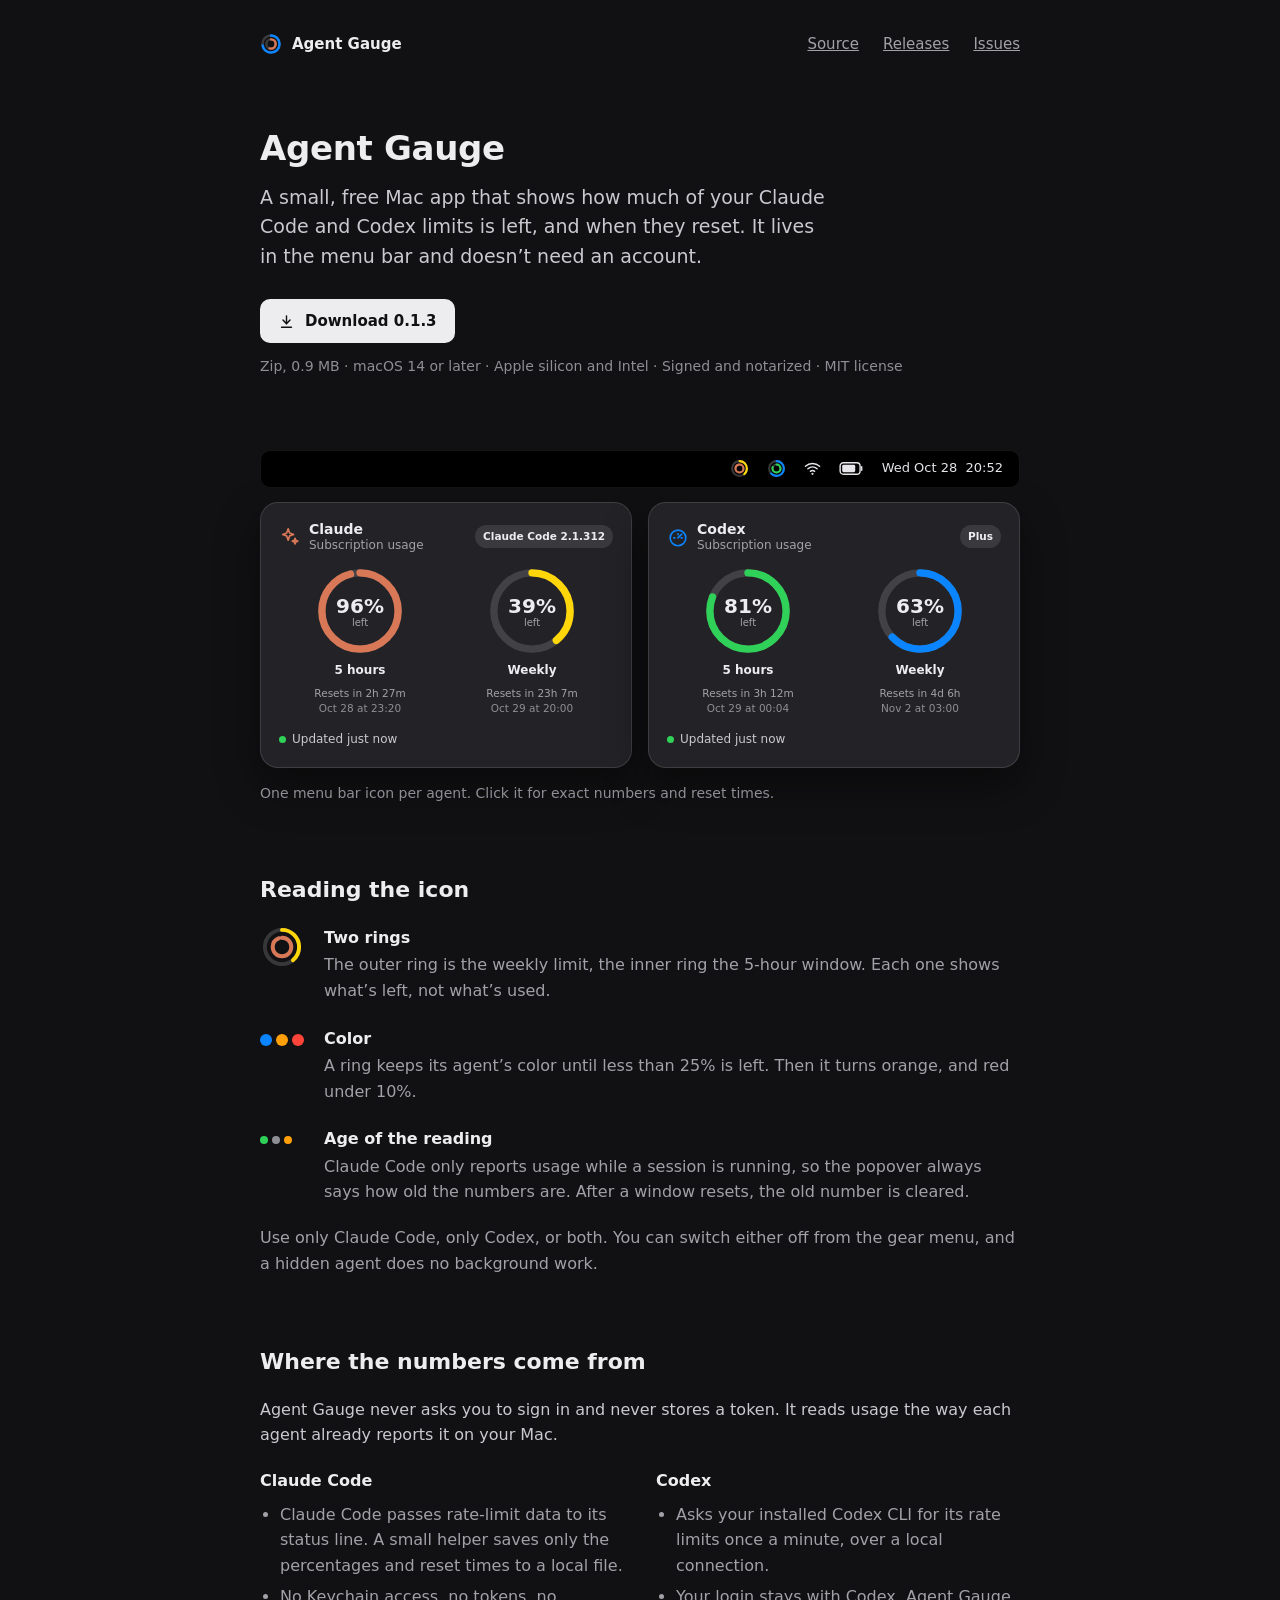
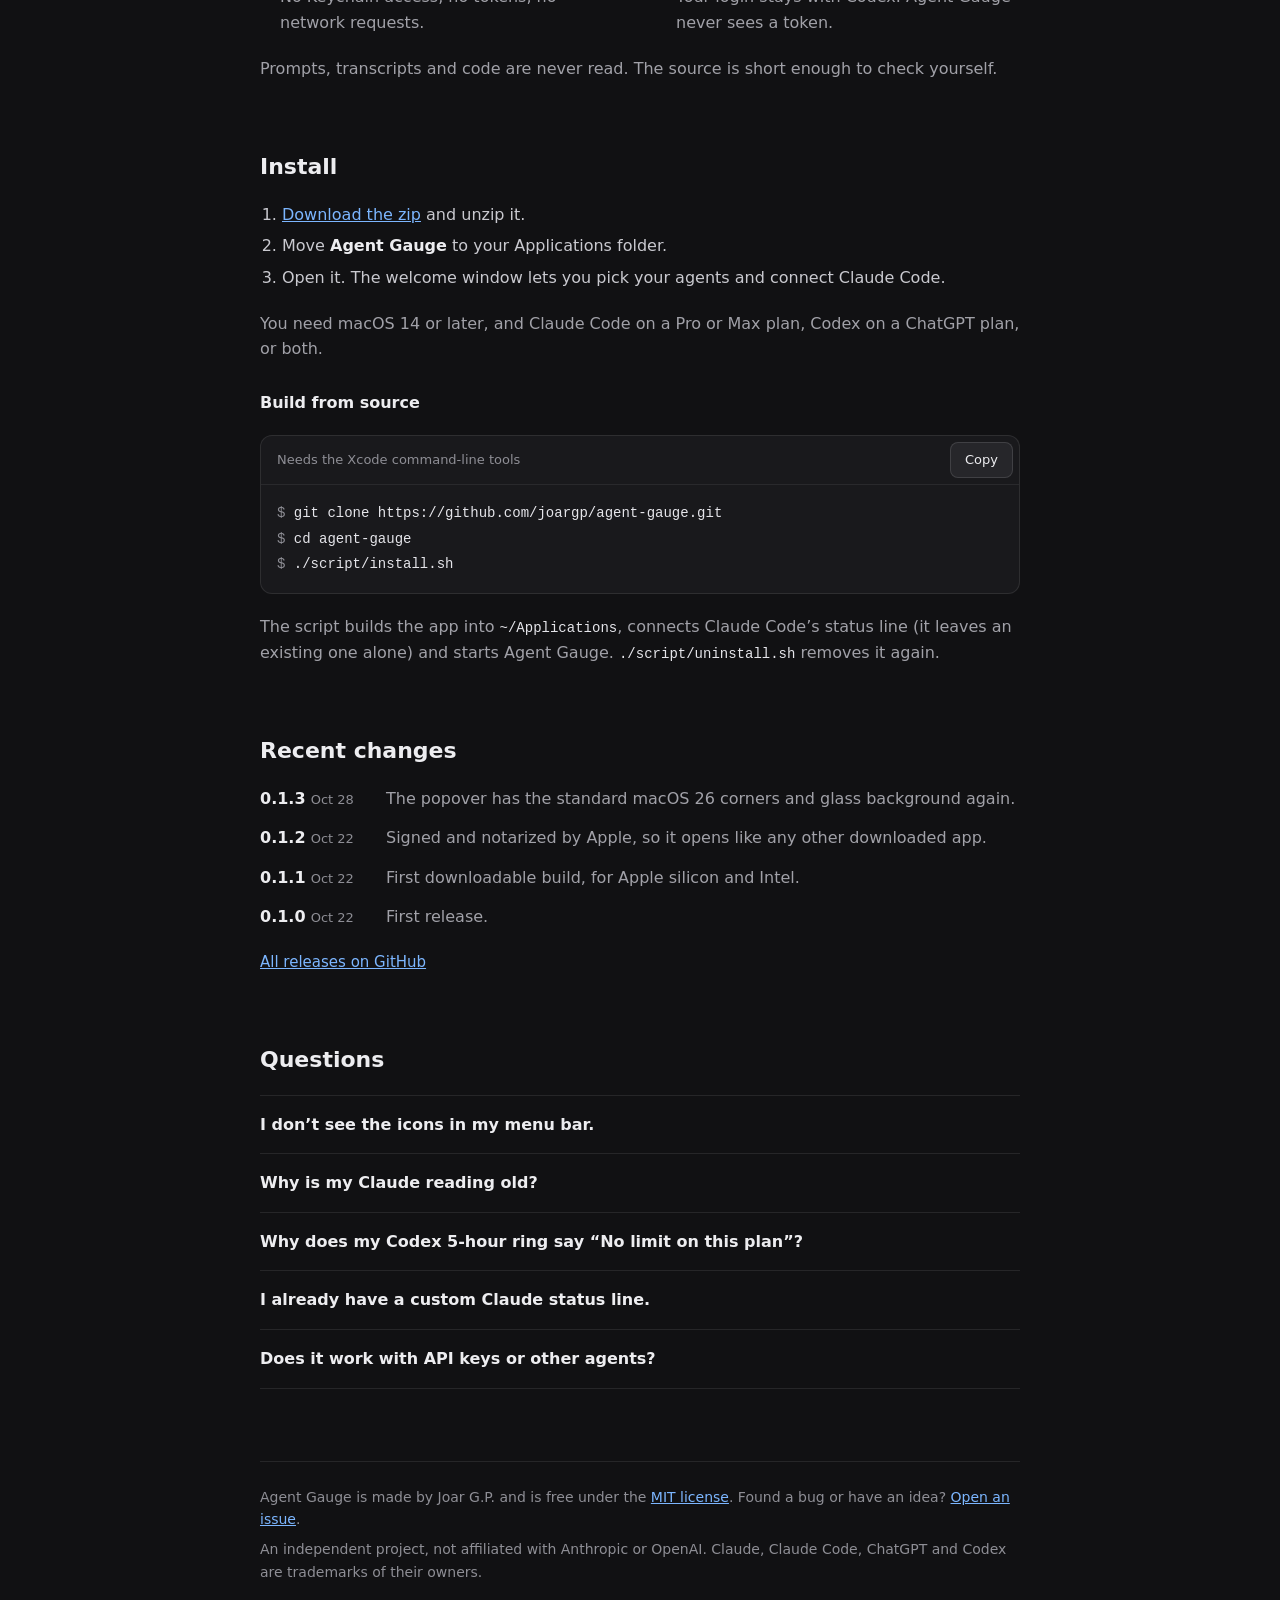
==== site/index.html @ df2d418d "Add website on GitHub Pages and refresh README screenshot" ====
<!doctype html>
<html lang="en">
<head>
<meta charset="utf-8">
<meta name="viewport" content="width=device-width, initial-scale=1">
<meta name="color-scheme" content="dark">
<title>Agent Gauge</title>
<meta name="description" content="A small, free Mac app that shows how much of your Claude Code and Codex limits is left, and when they reset.">
<meta property="og:title" content="Agent Gauge">
<meta property="og:description" content="A small, free Mac app that shows how much of your Claude Code and Codex limits is left, and when they reset.">
<meta property="og:type" content="website">
<meta property="og:url" content="https://joargp.github.io/agent-gauge/">
<meta property="og:image" content="https://raw.githubusercontent.com/joargp/agent-gauge/main/docs/popovers.png">
<meta name="twitter:card" content="summary_large_image">
<link rel="icon" href="data:image/svg+xml,%3Csvg xmlns='http://www.w3.org/2000/svg' viewBox='0 0 18 18'%3E%3Ccircle cx='9' cy='9' r='7' fill='none' stroke='%230A84FF' stroke-width='2.4'/%3E%3Ccircle cx='9' cy='9' r='3.6' fill='none' stroke='%23D97857' stroke-width='2.4'/%3E%3C/svg%3E">
<style>
body{margin:0;background:#111113}
a{color:#7CB6FF}a:hover{color:#A9CEFF}
summary{cursor:pointer;list-style:none}
summary::-webkit-details-marker{display:none}
</style>
</head>
<body>
<div style="min-height: 100vh; background: #111113; color: #EDEDF0; font-family: -apple-system, BlinkMacSystemFont, 'SF Pro Text', 'Helvetica Neue', system-ui, sans-serif; font-size: 16px; line-height: 1.6">

<div style="max-width: 760px; margin: 0 auto; padding: 32px 24px 64px; display: flex; flex-direction: column; gap: 72px">

<header style="display: flex; flex-wrap: wrap; align-items: center; gap: 8px 24px; font-size: 15px">
<a href="#top" style="display: flex; align-items: center; gap: 10px; margin-right: auto; color: #EDEDF0; text-decoration: none; font-weight: 600">
<svg aria-hidden="true" width="22" height="22" viewBox="0 0 18 18">
<circle cx="9" cy="9" r="7" fill="none" stroke="rgba(255,255,255,0.18)" stroke-width="2"></circle>
<circle cx="9" cy="9" r="7" fill="none" stroke="#0A84FF" stroke-width="2" stroke-linecap="round" pathLength="100" stroke-dasharray="72 100" transform="rotate(-90 9 9)"></circle>
<circle cx="9" cy="9" r="3.8" fill="none" stroke="rgba(255,255,255,0.18)" stroke-width="2"></circle>
<circle cx="9" cy="9" r="3.8" fill="none" stroke="#D97857" stroke-width="2" stroke-linecap="round" pathLength="100" stroke-dasharray="55 100" transform="rotate(-90 9 9)"></circle>
</svg>
Agent Gauge
</a>
<a href="https://github.com/joargp/agent-gauge" style="color: #A1A1A8">Source</a>
<a href="https://github.com/joargp/agent-gauge/releases" style="color: #A1A1A8">Releases</a>
<a href="https://github.com/joargp/agent-gauge/issues" style="color: #A1A1A8">Issues</a>
</header>

<main id="top" style="display: flex; flex-direction: column; gap: 72px">

<section style="display: flex; flex-direction: column; gap: 28px">
<div style="display: flex; flex-direction: column; gap: 14px">
<h1 style="margin: 0; font-size: 34px; line-height: 1.2; font-weight: 700; letter-spacing: -0.01em; text-wrap: balance">Agent Gauge</h1>
<p style="margin: 0; max-width: 36rem; font-size: 19px; line-height: 1.55; color: #C9C9CF">A small, free Mac app that shows how much of your Claude Code and Codex limits is left, and when they reset. It lives in the menu bar and doesn’t need an account.</p>
</div>
<div style="display: flex; flex-wrap: wrap; align-items: center; gap: 12px 20px">
<a href="https://github.com/joargp/agent-gauge/releases/latest" style="display: inline-flex; align-items: center; gap: 10px; height: 44px; padding: 0 18px; border-radius: 10px; background: #EDEDF0; color: #111113; text-decoration: none; font-weight: 600; font-size: 15px">
<svg aria-hidden="true" width="17" height="17" viewBox="0 0 24 24" fill="none" stroke="currentColor" stroke-width="2" stroke-linecap="round" stroke-linejoin="round"><path d="M12 4v11"></path><path d="M7 10l5 5 5-5"></path><path d="M5 20h14"></path></svg>
Download 0.1.3
</a>
<span style="font-size: 14px; color: #8E8E95">Zip, 0.9 MB · macOS 14 or later · Apple silicon and Intel · Signed and notarized · MIT license</span>
</div>
</section>

<figure style="margin: 0; display: flex; flex-direction: column; gap: 14px">
<div role="img" aria-label="macOS menu bar with the Claude and Codex gauges" style="display: flex; align-items: center; justify-content: flex-end; gap: 18px; height: 36px; padding: 0 16px; border-radius: 10px; background: #000000; border: 1px solid rgba(255,255,255,0.08)">
<svg aria-hidden="true" width="19" height="19" viewBox="0 0 18 18">
<circle cx="9" cy="9" r="7" fill="none" stroke="rgba(255,255,255,0.22)" stroke-width="2"></circle>
<circle cx="9" cy="9" r="7" fill="none" stroke="#FFD60A" stroke-width="2" stroke-linecap="round" pathLength="100" stroke-dasharray="39 100" transform="rotate(-90 9 9)"></circle>
<circle cx="9" cy="9" r="3.8" fill="none" stroke="rgba(255,255,255,0.22)" stroke-width="2"></circle>
<circle cx="9" cy="9" r="3.8" fill="none" stroke="#D97857" stroke-width="2" stroke-linecap="round" pathLength="100" stroke-dasharray="96 100" transform="rotate(-90 9 9)"></circle>
</svg>
<svg aria-hidden="true" width="19" height="19" viewBox="0 0 18 18">
<circle cx="9" cy="9" r="7" fill="none" stroke="rgba(255,255,255,0.22)" stroke-width="2"></circle>
<circle cx="9" cy="9" r="7" fill="none" stroke="#0A84FF" stroke-width="2" stroke-linecap="round" pathLength="100" stroke-dasharray="63 100" transform="rotate(-90 9 9)"></circle>
<circle cx="9" cy="9" r="3.8" fill="none" stroke="rgba(255,255,255,0.22)" stroke-width="2"></circle>
<circle cx="9" cy="9" r="3.8" fill="none" stroke="#30D158" stroke-width="2" stroke-linecap="round" pathLength="100" stroke-dasharray="81 100" transform="rotate(-90 9 9)"></circle>
</svg>
<svg aria-hidden="true" width="17" height="17" viewBox="0 0 24 24" fill="none" stroke="#E5E5EA" stroke-width="2" stroke-linecap="round"><path d="M2 8.8a15 15 0 0 1 20 0"></path><path d="M5.5 12.4a10 10 0 0 1 13 0"></path><path d="M9 16a5 5 0 0 1 6 0"></path><circle cx="12" cy="19.5" r="0.6" fill="#E5E5EA"></circle></svg>
<svg aria-hidden="true" width="25" height="13" viewBox="0 0 26 14" fill="none"><rect x="0.75" y="0.75" width="21.5" height="12.5" rx="3.5" stroke="#E5E5EA" stroke-width="1.5"></rect><rect x="3" y="3" width="14" height="8" rx="1.5" fill="#E5E5EA"></rect><path d="M24 5v4" stroke="#E5E5EA" stroke-width="1.5" stroke-linecap="round"></path></svg>
<span style="font-size: 13px; font-weight: 500; color: #E5E5EA; white-space: pre">Wed Oct 28  20:52</span>
</div>

<div style="display: grid; grid-template-columns: repeat(auto-fit, minmax(280px, 1fr)); gap: 16px">

<div role="img" aria-label="Claude popover: 96% of the 5-hour limit and 39% of the weekly limit left" style="box-sizing: border-box; padding: 18px; border-radius: 18px; background: #232327; border: 1px solid rgba(255,255,255,0.12); box-shadow: 0 18px 44px rgba(0,0,0,0.45); display: flex; flex-direction: column; gap: 14px; font-size: 12px">
<div style="display: flex; align-items: center; gap: 8px">
<svg aria-hidden="true" width="22" height="22" viewBox="0 0 24 24" fill="none" stroke="#D97857" stroke-width="1.8" stroke-linejoin="round"><path d="M10 3l1.6 4.6L16 9.2l-4.4 1.6L10 15.4l-1.6-4.6L4 9.2l4.4-1.6z"></path><path d="M17.5 13.5l.8 2.2 2.2.8-2.2.8-.8 2.2-.8-2.2-2.2-.8 2.2-.8z"></path></svg>
<div style="flex-grow: 1; min-width: 0; line-height: 1.25; white-space: nowrap"><div style="font-size: 14px; font-weight: 600">Claude</div><div style="color: #A1A1A8; overflow: hidden; text-overflow: ellipsis">Subscription usage</div></div>
<span style="flex-shrink: 0; padding: 3px 8px; border-radius: 999px; background: #3A3A3E; font-size: 10.5px; font-weight: 700; white-space: nowrap">Claude Code 2.1.312</span>
</div>
<div style="display: grid; grid-template-columns: repeat(2, minmax(0, 1fr)); gap: 10px; text-align: center">
<div style="display: flex; flex-direction: column; align-items: center; gap: 6px">
<div style="position: relative; width: 88px; height: 88px">
<svg aria-hidden="true" width="88" height="88" viewBox="0 0 120 120"><circle cx="60" cy="60" r="52" fill="none" stroke="rgba(255,255,255,0.14)" stroke-width="10"></circle><circle cx="60" cy="60" r="52" fill="none" stroke="#D97857" stroke-width="10" stroke-linecap="round" pathLength="100" stroke-dasharray="96 100" transform="rotate(-90 60 60)"></circle></svg>
<div style="position: absolute; inset: 0; display: flex; flex-direction: column; align-items: center; justify-content: center; line-height: 1.1"><span style="font-size: 20px; font-weight: 600">96%</span><span style="font-size: 10px; color: #A1A1A8">left</span></div>
</div>
<div style="font-weight: 600">5 hours</div>
<div style="font-size: 10.5px; color: #A1A1A8; line-height: 1.4">Resets in 2h 27m<br><span style="color: #8E8E95">Oct 28 at 23:20</span></div>
</div>
<div style="display: flex; flex-direction: column; align-items: center; gap: 6px">
<div style="position: relative; width: 88px; height: 88px">
<svg aria-hidden="true" width="88" height="88" viewBox="0 0 120 120"><circle cx="60" cy="60" r="52" fill="none" stroke="rgba(255,255,255,0.14)" stroke-width="10"></circle><circle cx="60" cy="60" r="52" fill="none" stroke="#FFD60A" stroke-width="10" stroke-linecap="round" pathLength="100" stroke-dasharray="39 100" transform="rotate(-90 60 60)"></circle></svg>
<div style="position: absolute; inset: 0; display: flex; flex-direction: column; align-items: center; justify-content: center; line-height: 1.1"><span style="font-size: 20px; font-weight: 600">39%</span><span style="font-size: 10px; color: #A1A1A8">left</span></div>
</div>
<div style="font-weight: 600">Weekly</div>
<div style="font-size: 10.5px; color: #A1A1A8; line-height: 1.4">Resets in 23h 7m<br><span style="color: #8E8E95">Oct 29 at 20:00</span></div>
</div>
</div>
<div style="display: flex; align-items: center; gap: 6px; color: #C9C9CF"><span aria-hidden="true" style="width: 7px; height: 7px; border-radius: 4px; background: #30D158"></span>Updated just now</div>
</div>

<div role="img" aria-label="Codex popover: 81% of the 5-hour limit and 63% of the weekly limit left" style="box-sizing: border-box; padding: 18px; border-radius: 18px; background: #232327; border: 1px solid rgba(255,255,255,0.12); box-shadow: 0 18px 44px rgba(0,0,0,0.45); display: flex; flex-direction: column; gap: 14px; font-size: 12px">
<div style="display: flex; align-items: center; gap: 8px">
<svg aria-hidden="true" width="22" height="22" viewBox="0 0 24 24" fill="none" stroke="#0A84FF" stroke-width="1.8" stroke-linecap="round"><circle cx="12" cy="13" r="8.5"></circle><path d="M12 13l4-4"></path><path d="M7.5 13h1M15.5 13h1M12 8.5v1"></path></svg>
<div style="flex-grow: 1; min-width: 0; line-height: 1.25; white-space: nowrap"><div style="font-size: 14px; font-weight: 600">Codex</div><div style="color: #A1A1A8; overflow: hidden; text-overflow: ellipsis">Subscription usage</div></div>
<span style="flex-shrink: 0; padding: 3px 8px; border-radius: 999px; background: #3A3A3E; font-size: 10.5px; font-weight: 700; white-space: nowrap">Plus</span>
</div>
<div style="display: grid; grid-template-columns: repeat(2, minmax(0, 1fr)); gap: 10px; text-align: center">
<div style="display: flex; flex-direction: column; align-items: center; gap: 6px">
<div style="position: relative; width: 88px; height: 88px">
<svg aria-hidden="true" width="88" height="88" viewBox="0 0 120 120"><circle cx="60" cy="60" r="52" fill="none" stroke="rgba(255,255,255,0.14)" stroke-width="10"></circle><circle cx="60" cy="60" r="52" fill="none" stroke="#30D158" stroke-width="10" stroke-linecap="round" pathLength="100" stroke-dasharray="81 100" transform="rotate(-90 60 60)"></circle></svg>
<div style="position: absolute; inset: 0; display: flex; flex-direction: column; align-items: center; justify-content: center; line-height: 1.1"><span style="font-size: 20px; font-weight: 600">81%</span><span style="font-size: 10px; color: #A1A1A8">left</span></div>
</div>
<div style="font-weight: 600">5 hours</div>
<div style="font-size: 10.5px; color: #A1A1A8; line-height: 1.4">Resets in 3h 12m<br><span style="color: #8E8E95">Oct 29 at 00:04</span></div>
</div>
<div style="display: flex; flex-direction: column; align-items: center; gap: 6px">
<div style="position: relative; width: 88px; height: 88px">
<svg aria-hidden="true" width="88" height="88" viewBox="0 0 120 120"><circle cx="60" cy="60" r="52" fill="none" stroke="rgba(255,255,255,0.14)" stroke-width="10"></circle><circle cx="60" cy="60" r="52" fill="none" stroke="#0A84FF" stroke-width="10" stroke-linecap="round" pathLength="100" stroke-dasharray="63 100" transform="rotate(-90 60 60)"></circle></svg>
<div style="position: absolute; inset: 0; display: flex; flex-direction: column; align-items: center; justify-content: center; line-height: 1.1"><span style="font-size: 20px; font-weight: 600">63%</span><span style="font-size: 10px; color: #A1A1A8">left</span></div>
</div>
<div style="font-weight: 600">Weekly</div>
<div style="font-size: 10.5px; color: #A1A1A8; line-height: 1.4">Resets in 4d 6h<br><span style="color: #8E8E95">Nov 2 at 03:00</span></div>
</div>
</div>
<div style="display: flex; align-items: center; gap: 6px; color: #C9C9CF"><span aria-hidden="true" style="width: 7px; height: 7px; border-radius: 4px; background: #30D158"></span>Updated just now</div>
</div>

</div>
<figcaption style="font-size: 14px; color: #8E8E95">One menu bar icon per agent. Click it for exact numbers and reset times.</figcaption>
</figure>

<section id="what" style="display: flex; flex-direction: column; gap: 20px">
<h2 style="margin: 0; font-size: 22px; line-height: 1.3; font-weight: 600">Reading the icon</h2>
<dl style="margin: 0; display: flex; flex-direction: column; gap: 22px">
<div style="display: flex; gap: 20px; align-items: flex-start">
<svg aria-hidden="true" width="44" height="44" viewBox="0 0 18 18" style="flex-shrink: 0">
<circle cx="9" cy="9" r="7" fill="none" stroke="rgba(255,255,255,0.16)" stroke-width="1.6"></circle>
<circle cx="9" cy="9" r="7" fill="none" stroke="#FFD60A" stroke-width="1.6" stroke-linecap="round" pathLength="100" stroke-dasharray="39 100" transform="rotate(-90 9 9)"></circle>
<circle cx="9" cy="9" r="3.8" fill="none" stroke="rgba(255,255,255,0.16)" stroke-width="1.6"></circle>
<circle cx="9" cy="9" r="3.8" fill="none" stroke="#D97857" stroke-width="1.6" stroke-linecap="round" pathLength="100" stroke-dasharray="96 100" transform="rotate(-90 9 9)"></circle>
</svg>
<div style="min-width: 0"><dt style="font-weight: 600">Two rings</dt><dd style="margin: 2px 0 0; color: #A1A1A8">The outer ring is the weekly limit, the inner ring the 5-hour window. Each one shows what’s left, not what’s used.</dd></div>
</div>
<div style="display: flex; gap: 20px; align-items: flex-start">
<div aria-hidden="true" style="width: 44px; flex-shrink: 0; display: flex; gap: 4px; padding-top: 8px">
<span style="width: 12px; height: 12px; border-radius: 6px; background: #0A84FF"></span>
<span style="width: 12px; height: 12px; border-radius: 6px; background: #FF9F0A"></span>
<span style="width: 12px; height: 12px; border-radius: 6px; background: #FF453A"></span>
</div>
<div style="min-width: 0"><dt style="font-weight: 600">Color</dt><dd style="margin: 2px 0 0; color: #A1A1A8">A ring keeps its agent’s color until less than 25% is left. Then it turns orange, and red under 10%.</dd></div>
</div>
<div style="display: flex; gap: 20px; align-items: flex-start">
<div aria-hidden="true" style="width: 44px; flex-shrink: 0; display: flex; gap: 4px; padding-top: 10px">
<span style="width: 8px; height: 8px; border-radius: 4px; background: #30D158"></span>
<span style="width: 8px; height: 8px; border-radius: 4px; background: #8E8E95"></span>
<span style="width: 8px; height: 8px; border-radius: 4px; background: #FF9F0A"></span>
</div>
<div style="min-width: 0"><dt style="font-weight: 600">Age of the reading</dt><dd style="margin: 2px 0 0; color: #A1A1A8">Claude Code only reports usage while a session is running, so the popover always says how old the numbers are. After a window resets, the old number is cleared.</dd></div>
</div>
</dl>
<p style="margin: 0; color: #A1A1A8">Use only Claude Code, only Codex, or both. You can switch either off from the gear menu, and a hidden agent does no background work.</p>
</section>

<section id="privacy" style="display: flex; flex-direction: column; gap: 20px">
<h2 style="margin: 0; font-size: 22px; line-height: 1.3; font-weight: 600">Where the numbers come from</h2>
<p style="margin: 0; color: #C9C9CF">Agent Gauge never asks you to sign in and never stores a token. It reads usage the way each agent already reports it on your Mac.</p>
<div style="display: grid; grid-template-columns: repeat(auto-fit, minmax(260px, 1fr)); gap: 20px 32px">
<div style="display: flex; flex-direction: column; gap: 8px">
<h3 style="margin: 0; font-size: 16px; font-weight: 600">Claude Code</h3>
<ul style="margin: 0; padding-left: 20px; display: flex; flex-direction: column; gap: 6px; color: #A1A1A8">
<li>Claude Code passes rate-limit data to its status line. A small helper saves only the percentages and reset times to a local file.</li>
<li>No Keychain access, no tokens, no network requests.</li>
</ul>
</div>
<div style="display: flex; flex-direction: column; gap: 8px">
<h3 style="margin: 0; font-size: 16px; font-weight: 600">Codex</h3>
<ul style="margin: 0; padding-left: 20px; display: flex; flex-direction: column; gap: 6px; color: #A1A1A8">
<li>Asks your installed Codex CLI for its rate limits once a minute, over a local connection.</li>
<li>Your login stays with Codex. Agent Gauge never sees a token.</li>
</ul>
</div>
</div>
<p style="margin: 0; color: #A1A1A8">Prompts, transcripts and code are never read. The source is short enough to check yourself.</p>
</section>

<section id="install" style="display: flex; flex-direction: column; gap: 20px">
<h2 style="margin: 0; font-size: 22px; line-height: 1.3; font-weight: 600">Install</h2>
<ol style="margin: 0; padding-left: 22px; display: flex; flex-direction: column; gap: 6px; color: #C9C9CF">
<li><a href="https://github.com/joargp/agent-gauge/releases/latest">Download the zip</a> and unzip it.</li>
<li>Move <strong style="font-weight: 600; color: #EDEDF0">Agent Gauge</strong> to your Applications folder.</li>
<li>Open it. The welcome window lets you pick your agents and connect Claude Code.</li>
</ol>
<p style="margin: 0; color: #A1A1A8">You need macOS 14 or later, and Claude Code on a Pro or Max plan, Codex on a ChatGPT plan, or both.</p>
<h3 style="margin: 8px 0 0; font-size: 16px; font-weight: 600">Build from source</h3>
<div style="border-radius: 12px; background: #19191C; border: 1px solid rgba(255,255,255,0.09); overflow: hidden">
<div style="display: flex; align-items: center; gap: 12px; padding: 6px 6px 6px 16px; border-bottom: 1px solid rgba(255,255,255,0.07)">
<span style="flex-grow: 1; font-size: 13px; color: #8E8E95">Needs the Xcode command-line tools</span>
<button type="button" id="copy-install" style="height: 36px; padding: 0 14px; border-radius: 8px; border: 1px solid rgba(255,255,255,0.12); background: #26262A; color: #EDEDF0; font: inherit; font-size: 13px; font-weight: 500; cursor: pointer">Copy</button>
</div>
<pre style="margin: 0; padding: 16px; overflow-x: auto; font-family: ui-monospace, 'SF Mono', Menlo, monospace; font-size: 14px; line-height: 1.8; color: #E5E5EA"><code><span style="color: #8E8E95">$ </span>git clone https://github.com/joargp/agent-gauge.git
<span style="color: #8E8E95">$ </span>cd agent-gauge
<span style="color: #8E8E95">$ </span>./script/install.sh</code></pre>
</div>
<p style="margin: 0; color: #A1A1A8">The script builds the app into <code style="font-family: ui-monospace, 'SF Mono', Menlo, monospace; font-size: 14px; color: #E5E5EA">~/Applications</code>, connects Claude Code’s status line (it leaves an existing one alone) and starts Agent Gauge. <code style="font-family: ui-monospace, 'SF Mono', Menlo, monospace; font-size: 14px; color: #E5E5EA">./script/uninstall.sh</code> removes it again.</p>
</section>

<section id="changes" style="display: flex; flex-direction: column; gap: 20px">
<h2 style="margin: 0; font-size: 22px; line-height: 1.3; font-weight: 600">Recent changes</h2>
<dl style="margin: 0; display: flex; flex-direction: column; gap: 14px">
<div style="display: grid; grid-template-columns: 110px minmax(0, 1fr); gap: 4px 16px">
<dt style="font-variant-numeric: tabular-nums"><span style="font-weight: 600">0.1.3</span> <span style="font-size: 13px; color: #8E8E95">Oct 28</span></dt>
<dd style="margin: 0; color: #A1A1A8">The popover has the standard macOS 26 corners and glass background again.</dd>
</div>
<div style="display: grid; grid-template-columns: 110px minmax(0, 1fr); gap: 4px 16px">
<dt style="font-variant-numeric: tabular-nums"><span style="font-weight: 600">0.1.2</span> <span style="font-size: 13px; color: #8E8E95">Oct 22</span></dt>
<dd style="margin: 0; color: #A1A1A8">Signed and notarized by Apple, so it opens like any other downloaded app.</dd>
</div>
<div style="display: grid; grid-template-columns: 110px minmax(0, 1fr); gap: 4px 16px">
<dt style="font-variant-numeric: tabular-nums"><span style="font-weight: 600">0.1.1</span> <span style="font-size: 13px; color: #8E8E95">Oct 22</span></dt>
<dd style="margin: 0; color: #A1A1A8">First downloadable build, for Apple silicon and Intel.</dd>
</div>
<div style="display: grid; grid-template-columns: 110px minmax(0, 1fr); gap: 4px 16px">
<dt style="font-variant-numeric: tabular-nums"><span style="font-weight: 600">0.1.0</span> <span style="font-size: 13px; color: #8E8E95">Oct 22</span></dt>
<dd style="margin: 0; color: #A1A1A8">First release.</dd>
</div>
</dl>
<a href="https://github.com/joargp/agent-gauge/releases" style="align-self: flex-start; font-size: 15px">All releases on GitHub</a>
</section>

<section id="faq" style="display: flex; flex-direction: column; gap: 12px">
<h2 style="margin: 0 0 8px; font-size: 22px; line-height: 1.3; font-weight: 600">Questions</h2>
<div style="display: flex; flex-direction: column; border-top: 1px solid rgba(255,255,255,0.09)">
<details style="padding: 16px 0; border-bottom: 1px solid rgba(255,255,255,0.09)">
<summary style="font-weight: 600">I don’t see the icons in my menu bar.</summary>
<p style="margin: 10px 0 0; color: #A1A1A8">A full menu bar, or a menu bar manager like Ice or Bartender, can hide new items. Move Agent Gauge to the visible section there.</p>
</details>
<details style="padding: 16px 0; border-bottom: 1px solid rgba(255,255,255,0.09)">
<summary style="font-weight: 600">Why is my Claude reading old?</summary>
<p style="margin: 10px 0 0; color: #A1A1A8">Claude Code only reports usage while a session is open. Usage can’t grow while it’s idle, so the last reading still holds. Start a session and send a message to refresh it.</p>
</details>
<details style="padding: 16px 0; border-bottom: 1px solid rgba(255,255,255,0.09)">
<summary style="font-weight: 600">Why does my Codex 5-hour ring say “No limit on this plan”?</summary>
<p style="margin: 10px 0 0; color: #A1A1A8">Some ChatGPT plans only have a weekly Codex limit. Agent Gauge shows exactly the windows Codex reports.</p>
</details>
<details style="padding: 16px 0; border-bottom: 1px solid rgba(255,255,255,0.09)">
<summary style="font-weight: 600">I already have a custom Claude status line.</summary>
<p style="margin: 10px 0 0; color: #A1A1A8">Agent Gauge leaves it alone. Add one <code style="font-family: ui-monospace, 'SF Mono', Menlo, monospace; font-size: 14px; color: #E5E5EA">tee</code> to your command to feed Agent Gauge too. <a href="https://github.com/joargp/agent-gauge/blob/main/docs/details.md#existing-custom-status-line">Here’s how</a>.</p>
</details>
<details style="padding: 16px 0; border-bottom: 1px solid rgba(255,255,255,0.09)">
<summary style="font-weight: 600">Does it work with API keys or other agents?</summary>
<p style="margin: 10px 0 0; color: #A1A1A8">Not yet. It reads subscription limits for Claude Code and Codex. Each agent is a small provider in the code, so pull requests for another one are welcome.</p>
</details>
</div>
</section>

</main>

<footer style="display: flex; flex-direction: column; gap: 8px; padding-top: 24px; border-top: 1px solid rgba(255,255,255,0.09); font-size: 14px; color: #8E8E95">
<p style="margin: 0">Agent Gauge is made by Joar G.P. and is free under the <a href="https://github.com/joargp/agent-gauge/blob/main/LICENSE">MIT license</a>. Found a bug or have an idea? <a href="https://github.com/joargp/agent-gauge/issues">Open an issue</a>.</p>
<p style="margin: 0">An independent project, not affiliated with Anthropic or OpenAI. Claude, Claude Code, ChatGPT and Codex are trademarks of their owners.</p>
</footer>

</div>
</div>
<script>
const copyButton = document.getElementById("copy-install");
const command = "git clone https://github.com/joargp/agent-gauge.git\ncd agent-gauge\n./script/install.sh";
copyButton.addEventListener("click", async () => {
  try {
    await navigator.clipboard.writeText(command);
    copyButton.textContent = "Copied";
  } catch {
    copyButton.textContent = "Copy failed";
  }
  setTimeout(() => { copyButton.textContent = "Copy"; }, 2000);
});
</script>
</body>
</html>
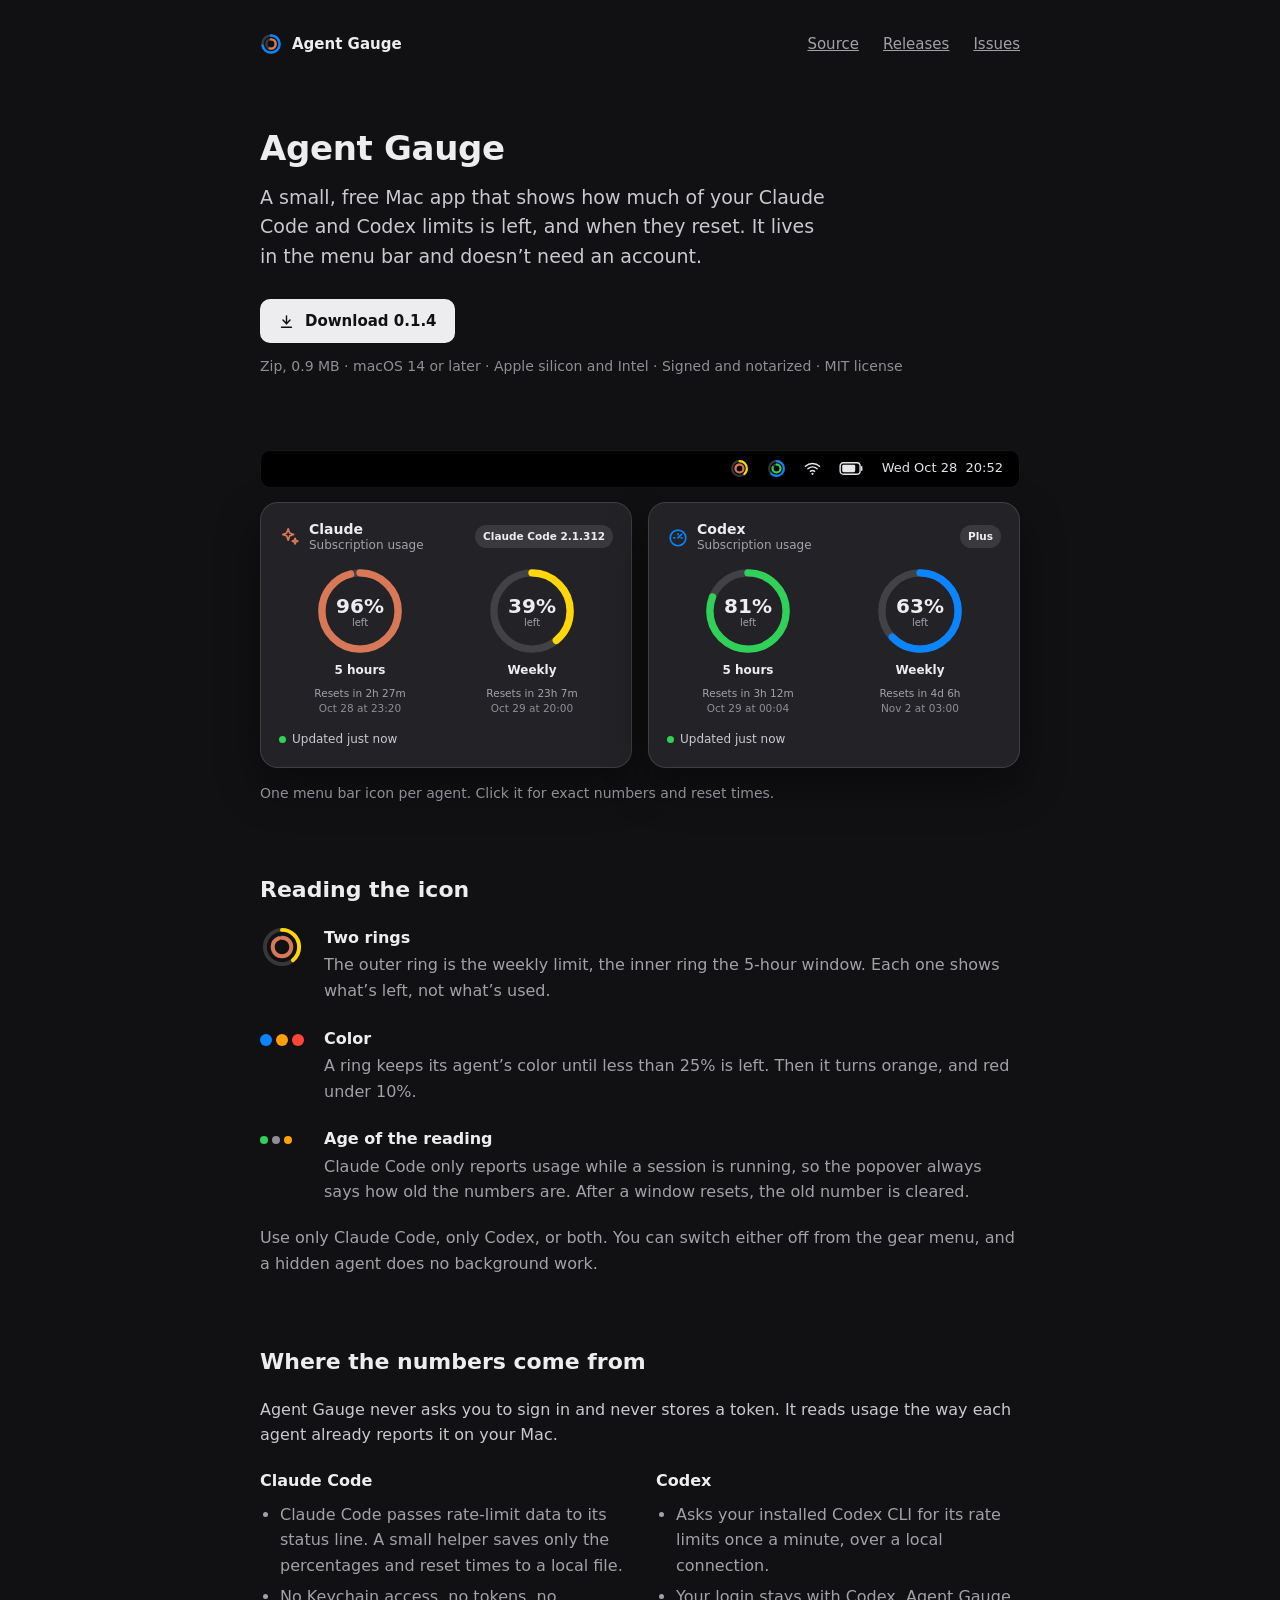
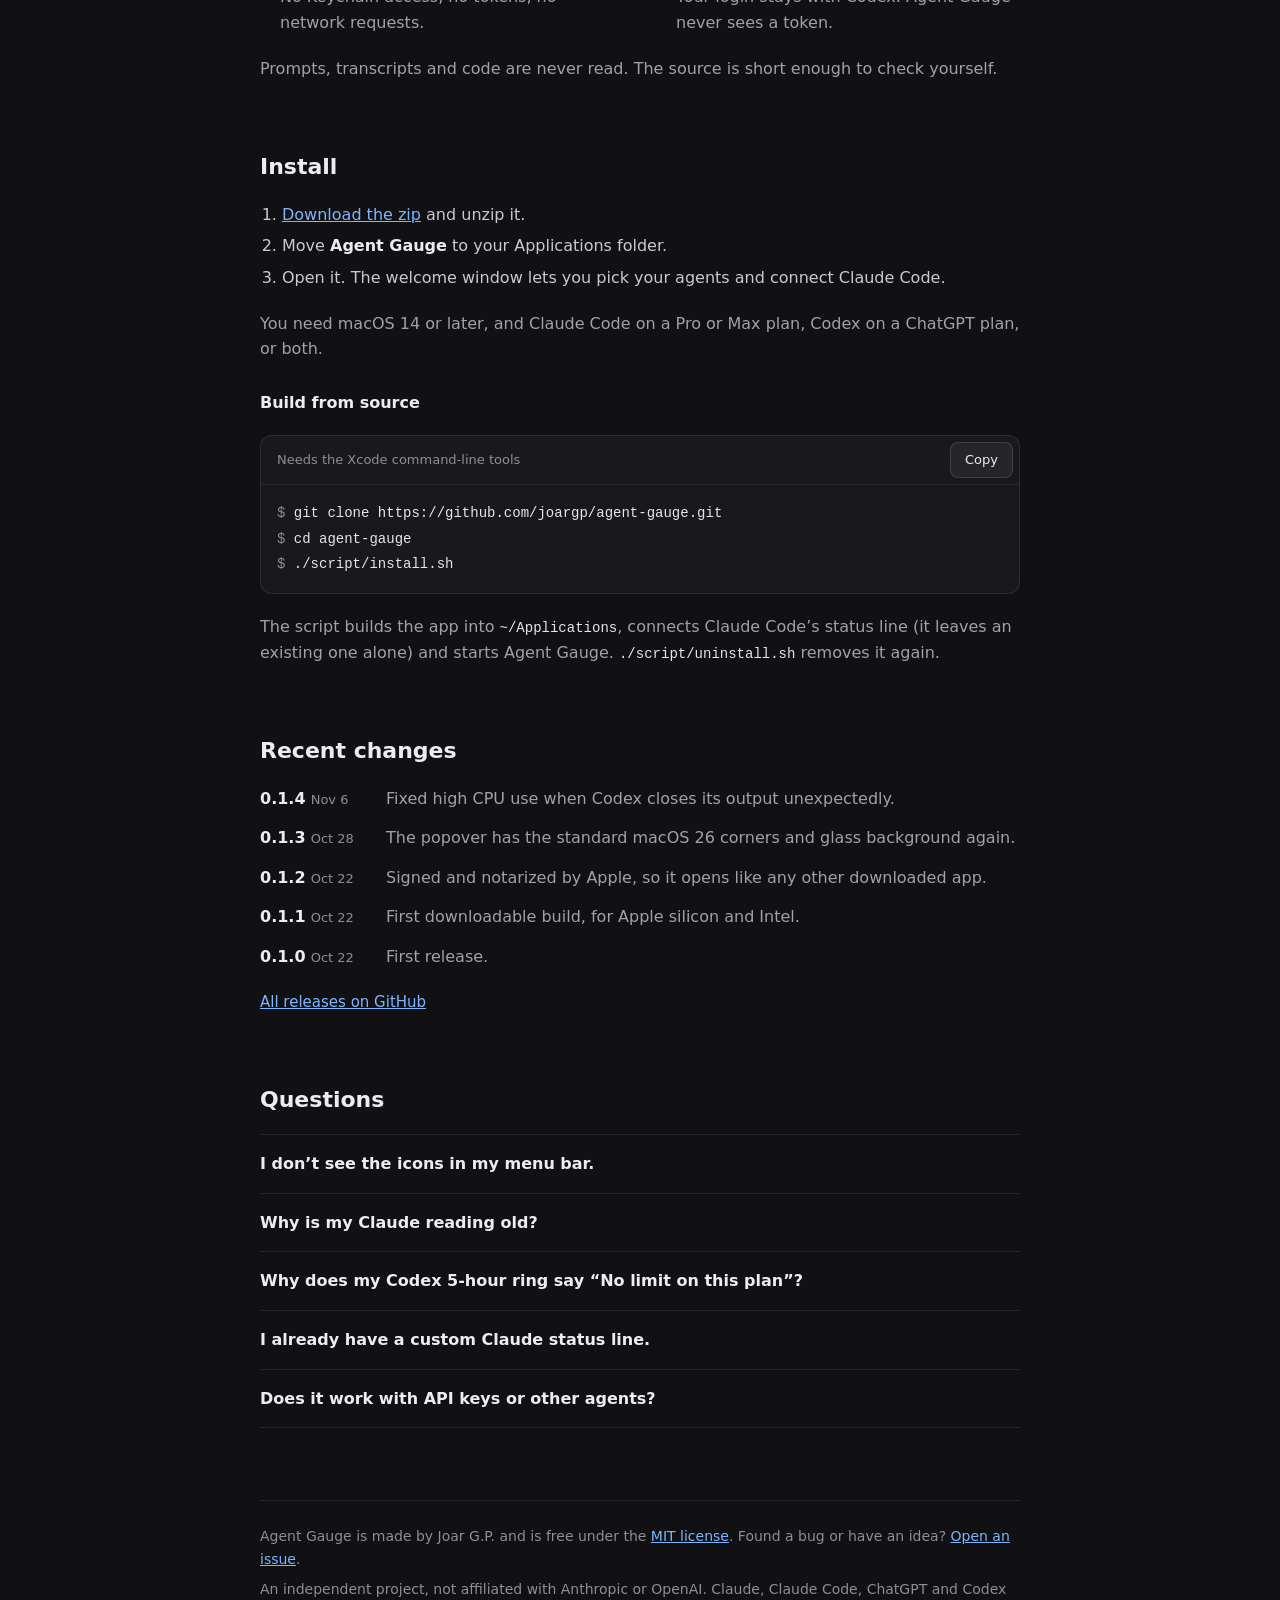
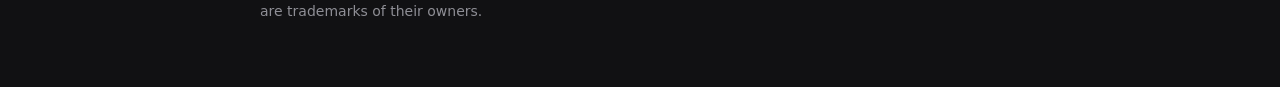
==== commit 6c78e46b: "Update website for Agent Gauge 0.1.4" ====
--- a/site/index.html
+++ b/site/index.html
@@ -50,7 +50,7 @@
 <div style="display: flex; flex-wrap: wrap; align-items: center; gap: 12px 20px">
 <a href="https://github.com/joargp/agent-gauge/releases/latest" style="display: inline-flex; align-items: center; gap: 10px; height: 44px; padding: 0 18px; border-radius: 10px; background: #EDEDF0; color: #111113; text-decoration: none; font-weight: 600; font-size: 15px">
 <svg aria-hidden="true" width="17" height="17" viewBox="0 0 24 24" fill="none" stroke="currentColor" stroke-width="2" stroke-linecap="round" stroke-linejoin="round"><path d="M12 4v11"></path><path d="M7 10l5 5 5-5"></path><path d="M5 20h14"></path></svg>
-Download 0.1.3
+Download 0.1.4
 </a>
 <span style="font-size: 14px; color: #8E8E95">Zip, 0.9 MB · macOS 14 or later · Apple silicon and Intel · Signed and notarized · MIT license</span>
 </div>
@@ -213,6 +213,10 @@
 <section id="changes" style="display: flex; flex-direction: column; gap: 20px">
 <h2 style="margin: 0; font-size: 22px; line-height: 1.3; font-weight: 600">Recent changes</h2>
 <dl style="margin: 0; display: flex; flex-direction: column; gap: 14px">
+<div style="display: grid; grid-template-columns: 110px minmax(0, 1fr); gap: 4px 16px">
+<dt style="font-variant-numeric: tabular-nums"><span style="font-weight: 600">0.1.4</span> <span style="font-size: 13px; color: #8E8E95">Nov 6</span></dt>
+<dd style="margin: 0; color: #A1A1A8">Fixed high CPU use when Codex closes its output unexpectedly.</dd>
+</div>
 <div style="display: grid; grid-template-columns: 110px minmax(0, 1fr); gap: 4px 16px">
 <dt style="font-variant-numeric: tabular-nums"><span style="font-weight: 600">0.1.3</span> <span style="font-size: 13px; color: #8E8E95">Oct 28</span></dt>
 <dd style="margin: 0; color: #A1A1A8">The popover has the standard macOS 26 corners and glass background again.</dd>
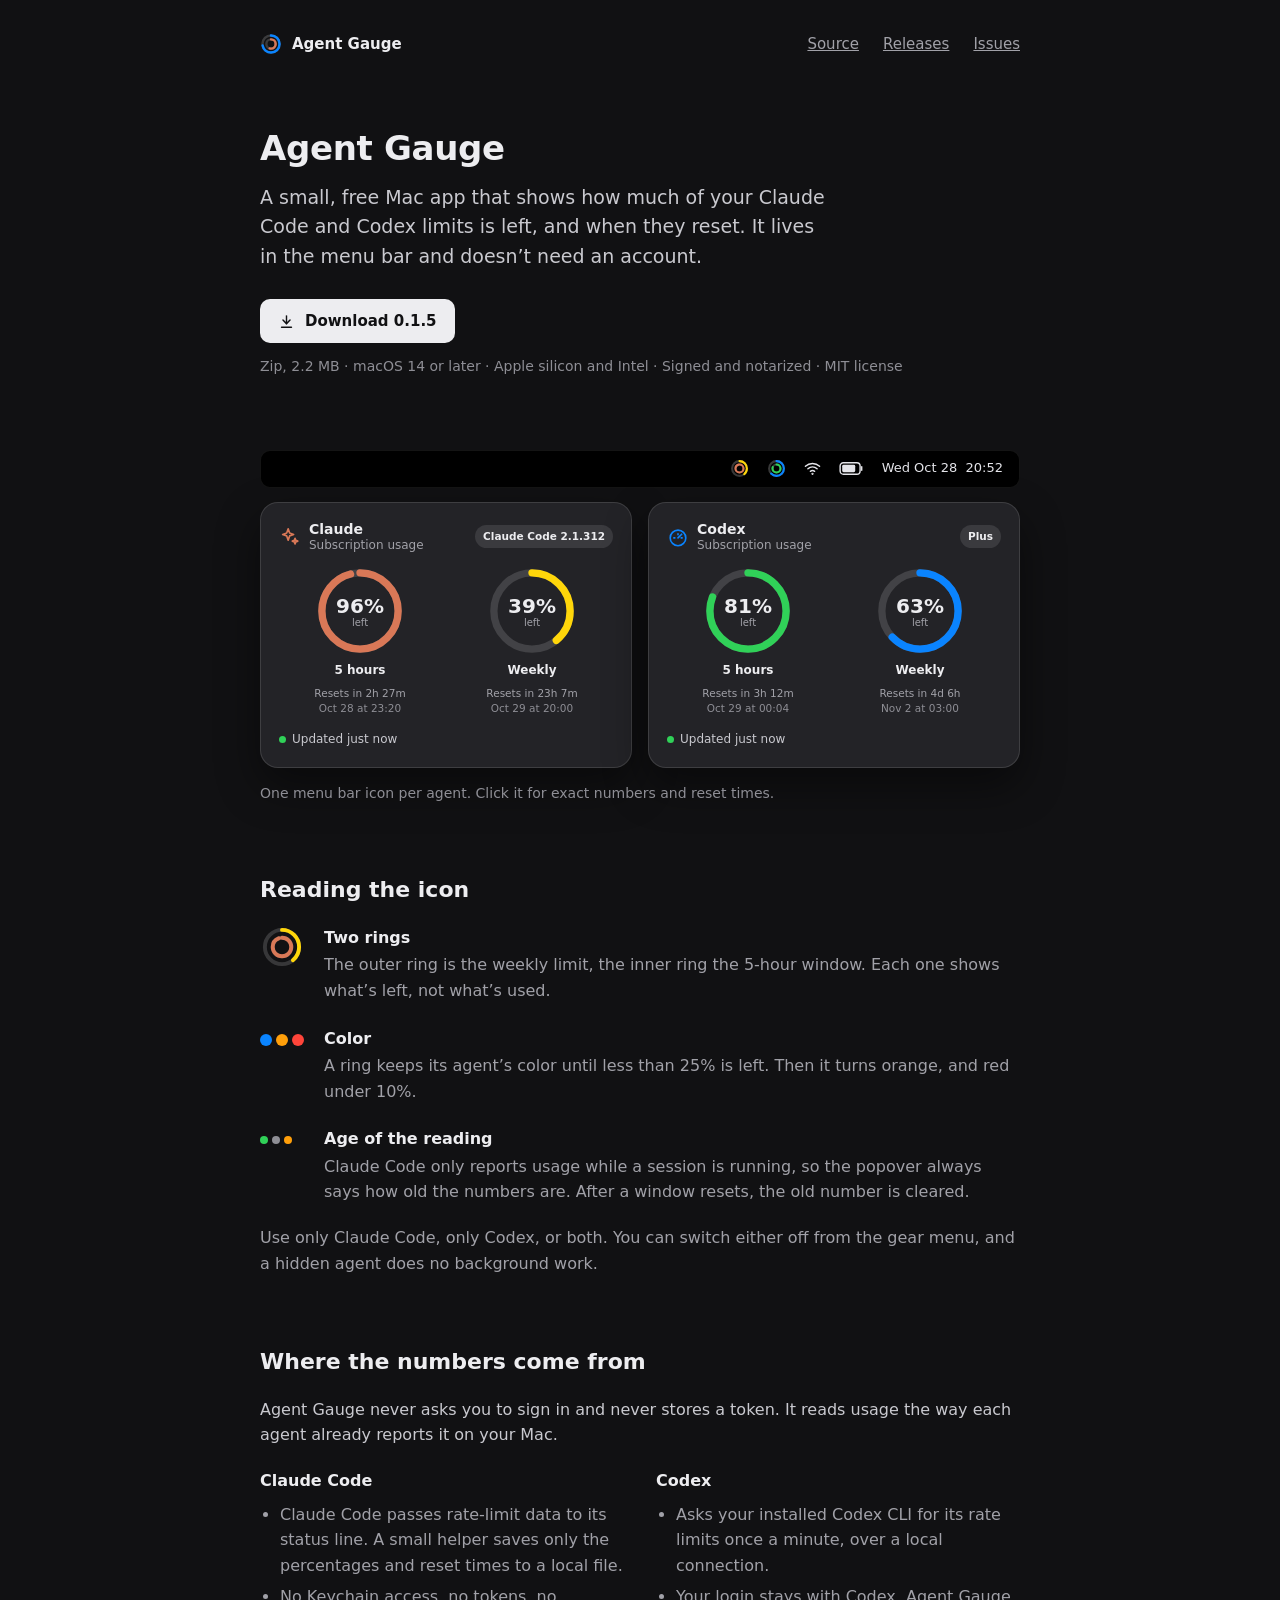
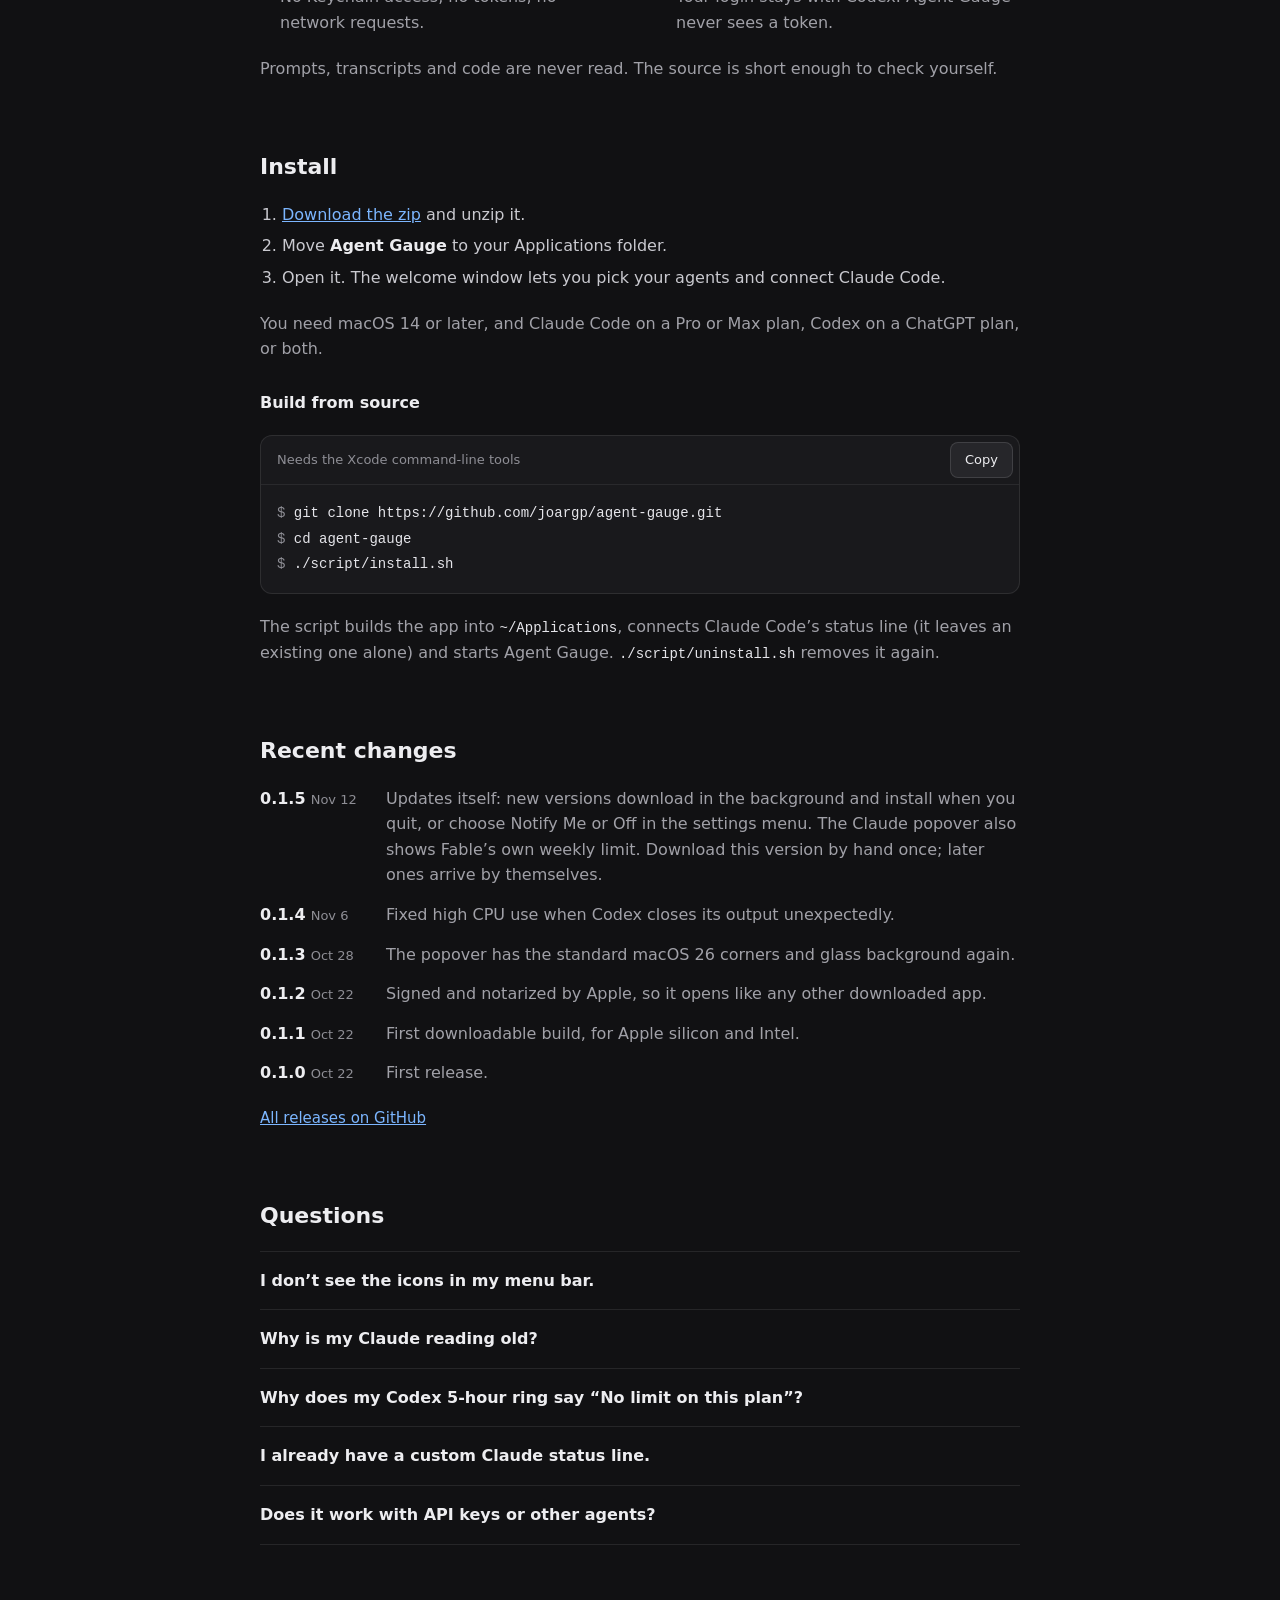
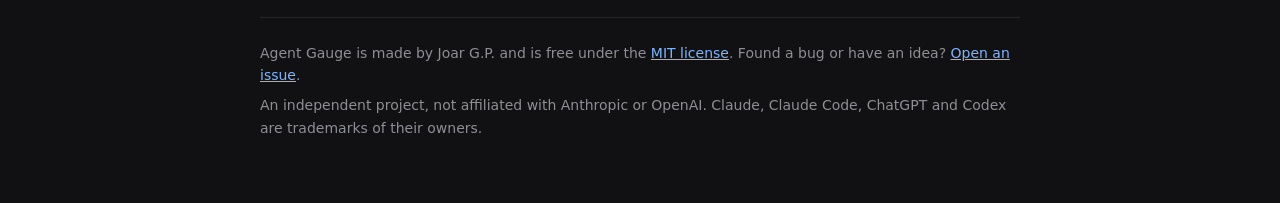
==== commit 09dda15b: "Update website for Agent Gauge 0.1.5" ====
--- a/site/index.html
+++ b/site/index.html
@@ -50,9 +50,9 @@
 <div style="display: flex; flex-wrap: wrap; align-items: center; gap: 12px 20px">
 <a href="https://github.com/joargp/agent-gauge/releases/latest" style="display: inline-flex; align-items: center; gap: 10px; height: 44px; padding: 0 18px; border-radius: 10px; background: #EDEDF0; color: #111113; text-decoration: none; font-weight: 600; font-size: 15px">
 <svg aria-hidden="true" width="17" height="17" viewBox="0 0 24 24" fill="none" stroke="currentColor" stroke-width="2" stroke-linecap="round" stroke-linejoin="round"><path d="M12 4v11"></path><path d="M7 10l5 5 5-5"></path><path d="M5 20h14"></path></svg>
-Download 0.1.4
+Download 0.1.5
 </a>
-<span style="font-size: 14px; color: #8E8E95">Zip, 0.9 MB · macOS 14 or later · Apple silicon and Intel · Signed and notarized · MIT license</span>
+<span style="font-size: 14px; color: #8E8E95">Zip, 2.2 MB · macOS 14 or later · Apple silicon and Intel · Signed and notarized · MIT license</span>
 </div>
 </section>
 
@@ -213,6 +213,10 @@
 <section id="changes" style="display: flex; flex-direction: column; gap: 20px">
 <h2 style="margin: 0; font-size: 22px; line-height: 1.3; font-weight: 600">Recent changes</h2>
 <dl style="margin: 0; display: flex; flex-direction: column; gap: 14px">
+<div style="display: grid; grid-template-columns: 110px minmax(0, 1fr); gap: 4px 16px">
+<dt style="font-variant-numeric: tabular-nums"><span style="font-weight: 600">0.1.5</span> <span style="font-size: 13px; color: #8E8E95">Nov 12</span></dt>
+<dd style="margin: 0; color: #A1A1A8">Updates itself: new versions download in the background and install when you quit, or choose Notify Me or Off in the settings menu. The Claude popover also shows Fable’s own weekly limit. Download this version by hand once; later ones arrive by themselves.</dd>
+</div>
 <div style="display: grid; grid-template-columns: 110px minmax(0, 1fr); gap: 4px 16px">
 <dt style="font-variant-numeric: tabular-nums"><span style="font-weight: 600">0.1.4</span> <span style="font-size: 13px; color: #8E8E95">Nov 6</span></dt>
 <dd style="margin: 0; color: #A1A1A8">Fixed high CPU use when Codex closes its output unexpectedly.</dd>
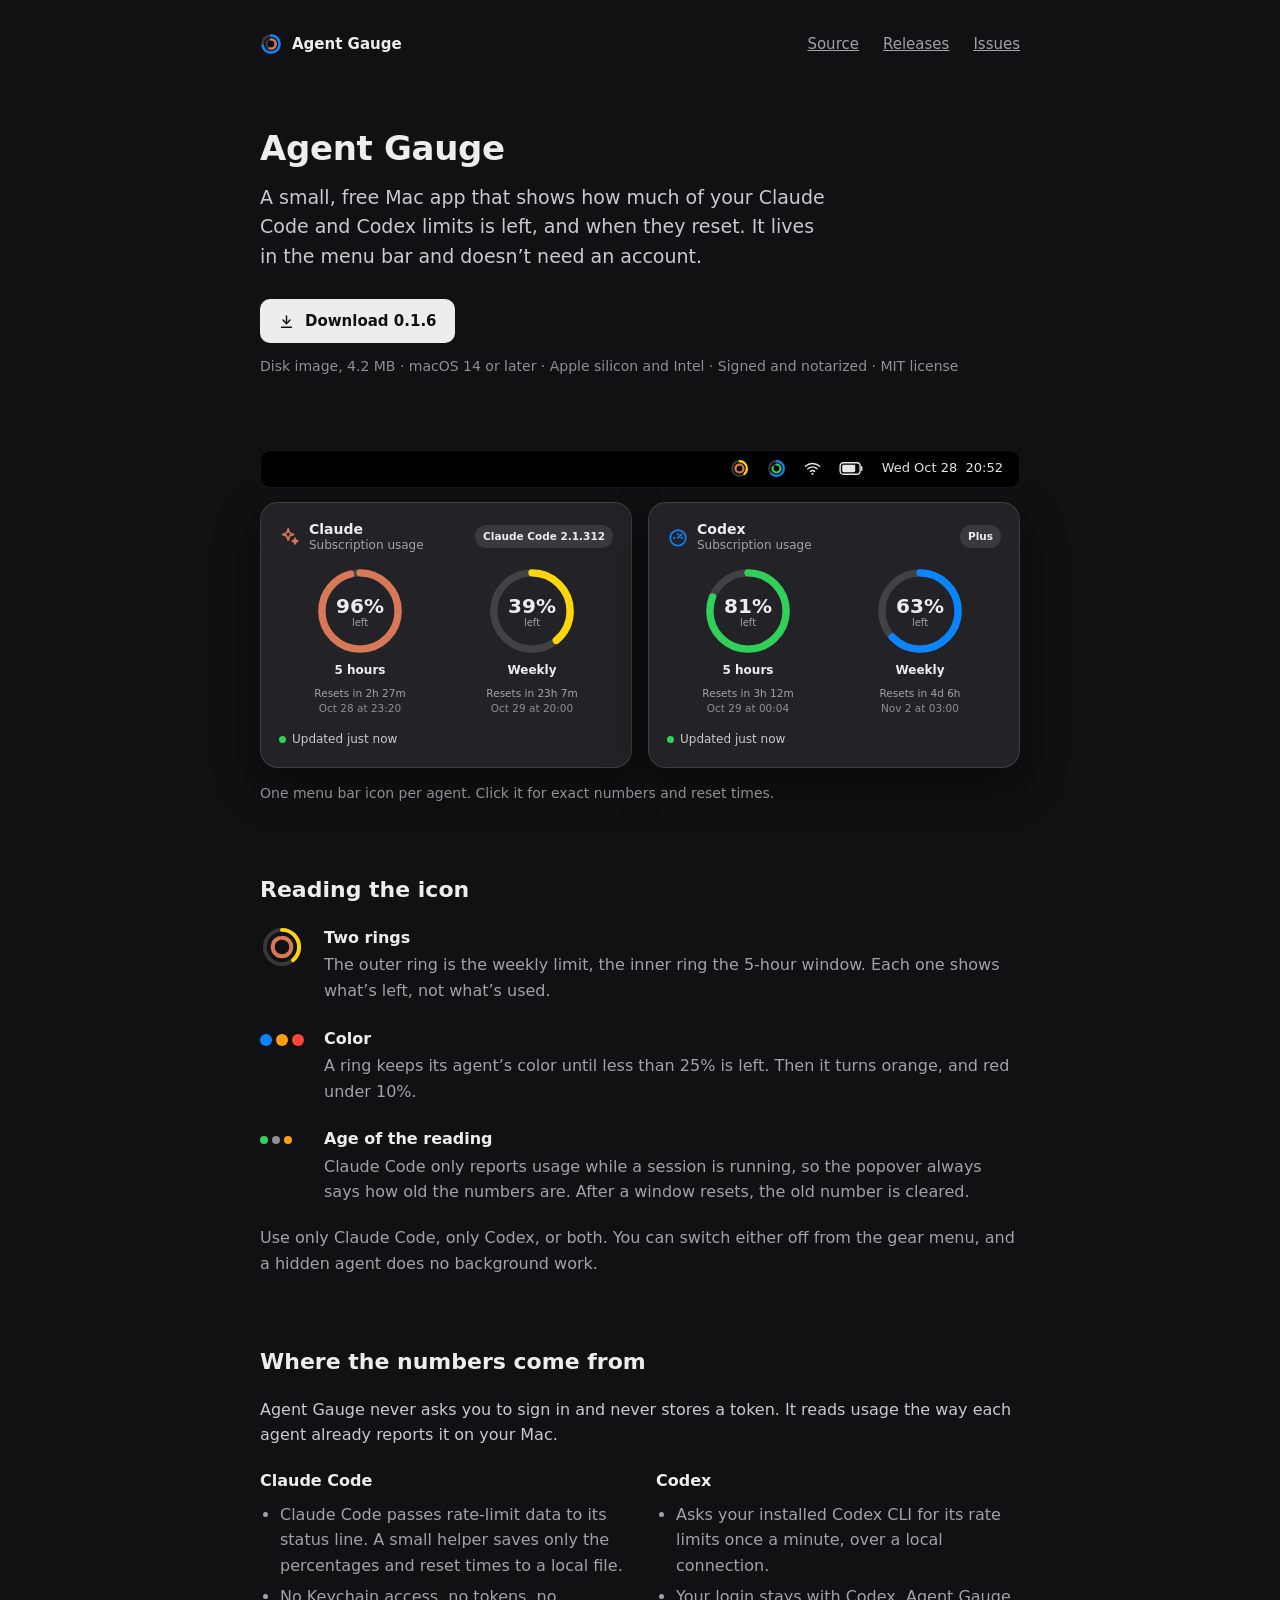
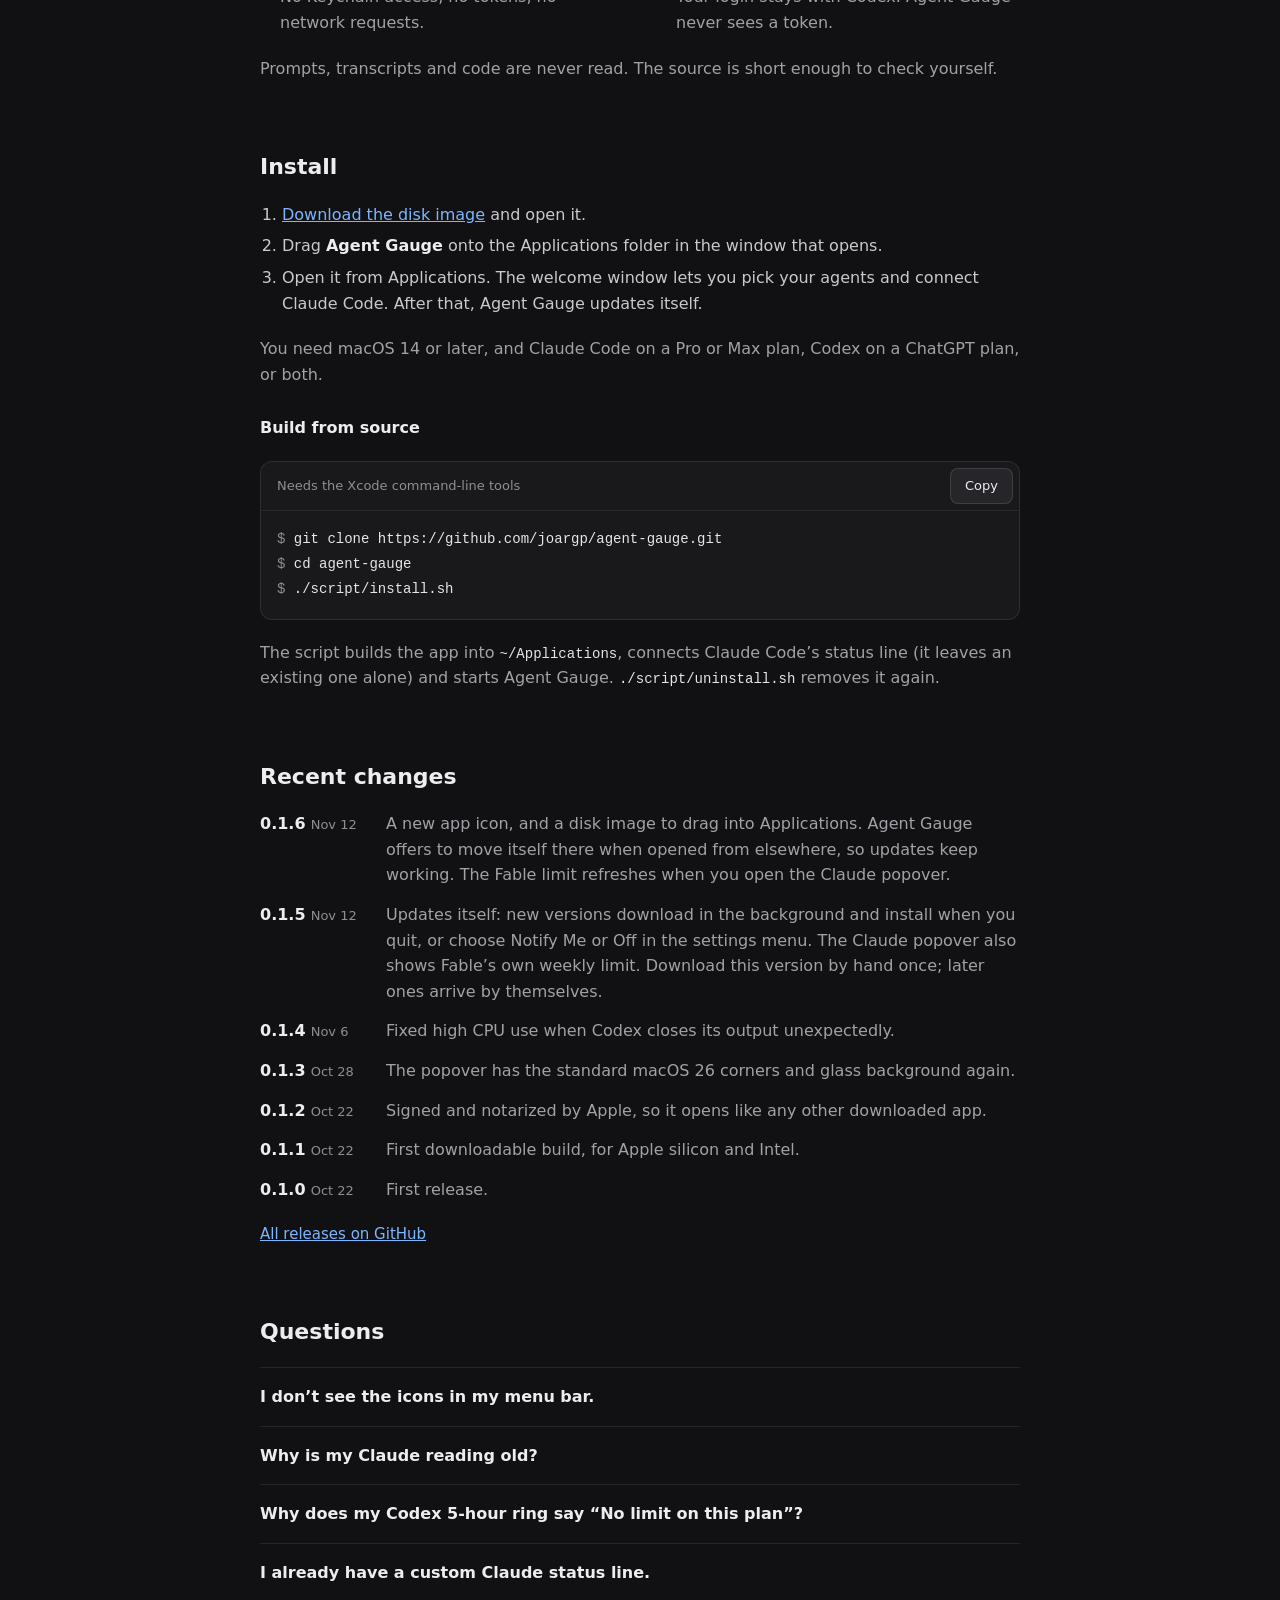
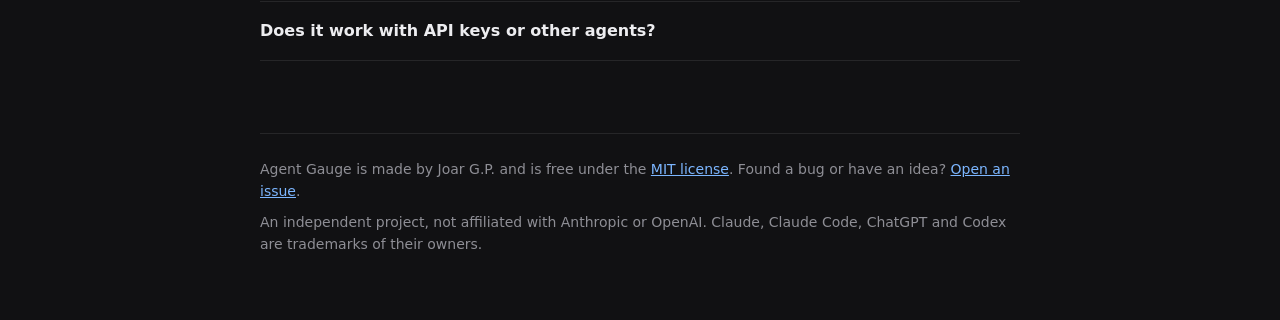
==== commit 4604a3a1: "Update website for Agent Gauge 0.1.6" ====
--- a/site/index.html
+++ b/site/index.html
@@ -48,11 +48,11 @@
 <p style="margin: 0; max-width: 36rem; font-size: 19px; line-height: 1.55; color: #C9C9CF">A small, free Mac app that shows how much of your Claude Code and Codex limits is left, and when they reset. It lives in the menu bar and doesn’t need an account.</p>
 </div>
 <div style="display: flex; flex-wrap: wrap; align-items: center; gap: 12px 20px">
-<a href="https://github.com/joargp/agent-gauge/releases/latest" style="display: inline-flex; align-items: center; gap: 10px; height: 44px; padding: 0 18px; border-radius: 10px; background: #EDEDF0; color: #111113; text-decoration: none; font-weight: 600; font-size: 15px">
+<a href="https://github.com/joargp/agent-gauge/releases/latest/download/AgentGauge.dmg" style="display: inline-flex; align-items: center; gap: 10px; height: 44px; padding: 0 18px; border-radius: 10px; background: #EDEDF0; color: #111113; text-decoration: none; font-weight: 600; font-size: 15px">
 <svg aria-hidden="true" width="17" height="17" viewBox="0 0 24 24" fill="none" stroke="currentColor" stroke-width="2" stroke-linecap="round" stroke-linejoin="round"><path d="M12 4v11"></path><path d="M7 10l5 5 5-5"></path><path d="M5 20h14"></path></svg>
-Download 0.1.5
+Download 0.1.6
 </a>
-<span style="font-size: 14px; color: #8E8E95">Zip, 2.2 MB · macOS 14 or later · Apple silicon and Intel · Signed and notarized · MIT license</span>
+<span style="font-size: 14px; color: #8E8E95">Disk image, 4.2 MB · macOS 14 or later · Apple silicon and Intel · Signed and notarized · MIT license</span>
 </div>
 </section>
 
@@ -192,9 +192,9 @@
 <section id="install" style="display: flex; flex-direction: column; gap: 20px">
 <h2 style="margin: 0; font-size: 22px; line-height: 1.3; font-weight: 600">Install</h2>
 <ol style="margin: 0; padding-left: 22px; display: flex; flex-direction: column; gap: 6px; color: #C9C9CF">
-<li><a href="https://github.com/joargp/agent-gauge/releases/latest">Download the zip</a> and unzip it.</li>
-<li>Move <strong style="font-weight: 600; color: #EDEDF0">Agent Gauge</strong> to your Applications folder.</li>
-<li>Open it. The welcome window lets you pick your agents and connect Claude Code.</li>
+<li><a href="https://github.com/joargp/agent-gauge/releases/latest/download/AgentGauge.dmg">Download the disk image</a> and open it.</li>
+<li>Drag <strong style="font-weight: 600; color: #EDEDF0">Agent Gauge</strong> onto the Applications folder in the window that opens.</li>
+<li>Open it from Applications. The welcome window lets you pick your agents and connect Claude Code. After that, Agent Gauge updates itself.</li>
 </ol>
 <p style="margin: 0; color: #A1A1A8">You need macOS 14 or later, and Claude Code on a Pro or Max plan, Codex on a ChatGPT plan, or both.</p>
 <h3 style="margin: 8px 0 0; font-size: 16px; font-weight: 600">Build from source</h3>
@@ -213,6 +213,10 @@
 <section id="changes" style="display: flex; flex-direction: column; gap: 20px">
 <h2 style="margin: 0; font-size: 22px; line-height: 1.3; font-weight: 600">Recent changes</h2>
 <dl style="margin: 0; display: flex; flex-direction: column; gap: 14px">
+<div style="display: grid; grid-template-columns: 110px minmax(0, 1fr); gap: 4px 16px">
+<dt style="font-variant-numeric: tabular-nums"><span style="font-weight: 600">0.1.6</span> <span style="font-size: 13px; color: #8E8E95">Nov 12</span></dt>
+<dd style="margin: 0; color: #A1A1A8">A new app icon, and a disk image to drag into Applications. Agent Gauge offers to move itself there when opened from elsewhere, so updates keep working. The Fable limit refreshes when you open the Claude popover.</dd>
+</div>
 <div style="display: grid; grid-template-columns: 110px minmax(0, 1fr); gap: 4px 16px">
 <dt style="font-variant-numeric: tabular-nums"><span style="font-weight: 600">0.1.5</span> <span style="font-size: 13px; color: #8E8E95">Nov 12</span></dt>
 <dd style="margin: 0; color: #A1A1A8">Updates itself: new versions download in the background and install when you quit, or choose Notify Me or Off in the settings menu. The Claude popover also shows Fable’s own weekly limit. Download this version by hand once; later ones arrive by themselves.</dd>
